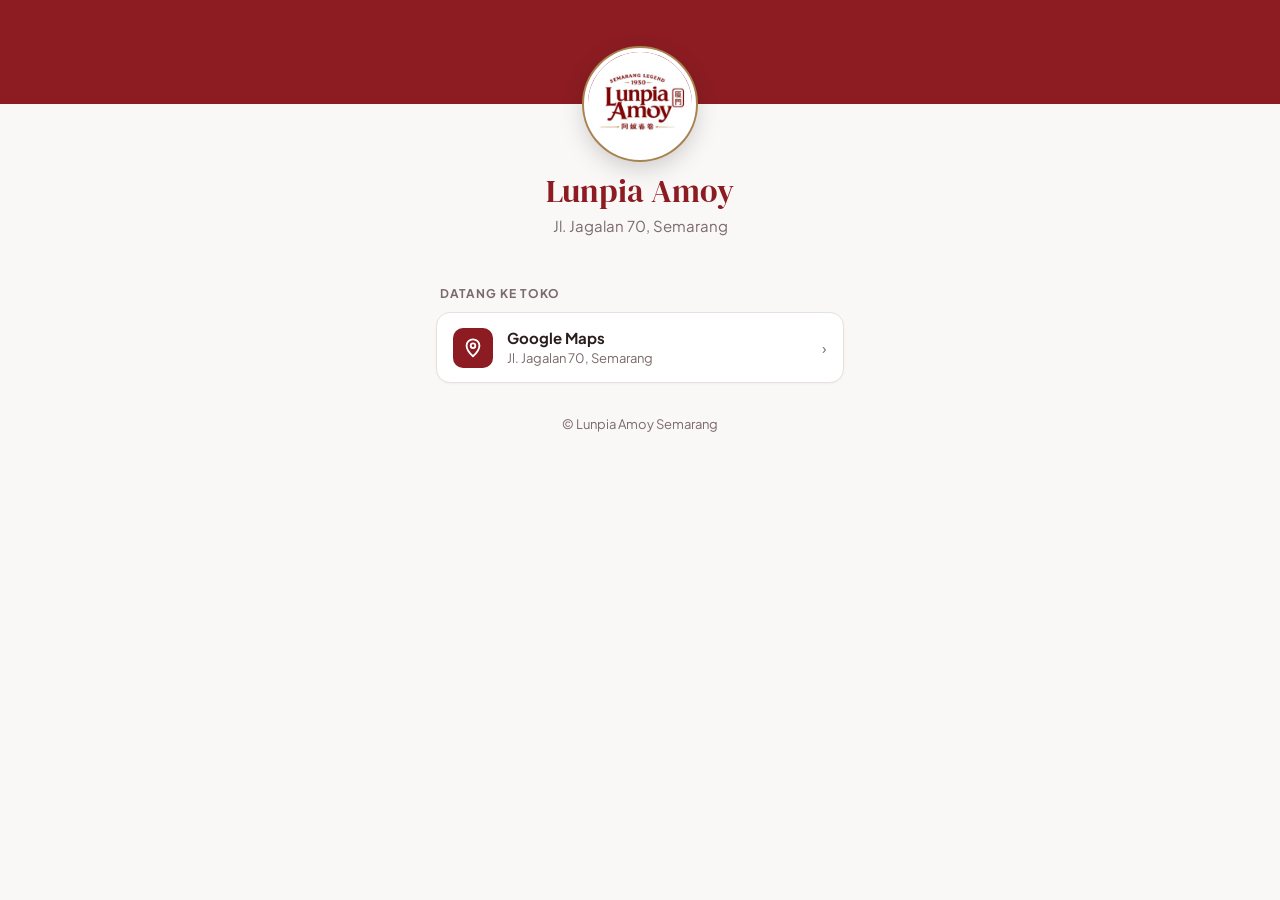
==== link/index.html @ 868dd189 "Halaman link untuk bio Instagram (link/) Co-Authored-By: Claude Opus 5.5 <noreply@anthropic.com> Cla" ====
<!doctype html>
<html lang="id">
<head>
<meta charset="utf-8">
<meta name="viewport" content="width=device-width, initial-scale=1">
<title>Lunpia Amoy · Semarang</title>
<meta name="description" content="Lunpia Amoy, Jl. Jagalan 70, Semarang. Pesan lewat GoFood, GrabFood, ShopeeFood, atau WhatsApp.">
<meta property="og:title" content="Lunpia Amoy · Semarang">
<meta property="og:description" content="Pesan lunpia lewat GoFood, GrabFood, ShopeeFood, atau WhatsApp.">
<meta property="og:image" content="../logo.jpg">
<link rel="icon" href="../logo.jpg">
<link rel="apple-touch-icon" href="../logo.jpg">
<meta name="theme-color" content="#8c1c22">
<link rel="preconnect" href="https://fonts.googleapis.com">
<link rel="preconnect" href="https://fonts.gstatic.com" crossorigin>
<link rel="stylesheet" href="https://fonts.googleapis.com/css2?family=DM+Serif+Display&family=Plus+Jakarta+Sans:wght@400;600;700&display=swap">
<style>
  /* Warna sama dengan kasir: merah marun + emas dari logo. */
  :root {
    --amoy: #8c1c22; --amoy-deep: #6d1419; --gold: #a9834f;
    --ink: #2b1d1e; --muted: #7a6a6b; --line: #e9dfdf;
    --surface: #fff; --ground: #faf7f7;
  }
  * { box-sizing: border-box; }
  html, body { margin: 0; }
  body {
    min-height: 100vh; min-height: 100dvh;
    font: 15px/1.45 "Plus Jakarta Sans", system-ui, -apple-system, "Segoe UI", sans-serif;
    color: var(--ink);
    background: linear-gradient(180deg, var(--amoy) 0 104px, var(--ground) 104px);
    -webkit-font-smoothing: antialiased;
  }
  main { max-width: 440px; margin: 0 auto; padding: 48px 16px 32px; }
  header { text-align: center; margin-bottom: 24px; }
  header img {
    width: 112px; height: 112px; border-radius: 50%; display: block; margin: 0 auto 14px;
    border: 4px solid var(--surface); box-shadow: 0 0 0 2px var(--gold), 0 8px 24px rgb(0 0 0 / .18);
    background: var(--surface);
  }
  h1 { font: 400 32px/1.1 "DM Serif Display", Georgia, serif; margin: 0 0 6px; color: var(--amoy); }
  header p { margin: 0; color: var(--muted); }
  ul { list-style: none; margin: 0; padding: 0; display: grid; gap: 12px; }
  a.link {
    display: flex; align-items: center; gap: 14px;
    padding: 14px 16px; min-height: 60px;
    background: var(--surface); color: var(--ink); text-decoration: none;
    border: 1px solid var(--line); border-radius: 14px;
    box-shadow: 0 1px 2px rgb(0 0 0 / .04);
    transition: transform .12s, border-color .12s, box-shadow .12s;
  }
  a.link:hover { border-color: var(--gold); box-shadow: 0 4px 14px rgb(140 28 34 / .12); transform: translateY(-1px); }
  a.link:active { transform: translateY(0); }
  a.link:focus-visible { outline: 2px solid var(--amoy); outline-offset: 2px; }
  .ico {
    flex: none; width: 40px; height: 40px; border-radius: 10px;
    display: grid; place-items: center; color: #fff;
  }
  .ico svg { width: 22px; height: 22px; }
  .txt { flex: 1; min-width: 0; }
  .txt b { display: block; font-weight: 700; }
  .txt small { display: block; color: var(--muted); font-size: 13px; }
  .arrow { flex: none; color: var(--muted); }
  .wa .ico { background: #25d366; }
  .menu .ico { background: var(--gold); }
  .gofood .ico { background: #00aa13; }
  .grab .ico { background: #00b14f; }
  .shopee .ico { background: #ee4d2d; }
  .maps .ico { background: var(--amoy); }
  .wa a.link { background: var(--amoy); border-color: var(--amoy); color: #fff; }
  .wa a.link small, .wa .arrow { color: rgb(255 255 255 / .8); }
  h2 { font-size: 12px; font-weight: 700; letter-spacing: .08em; text-transform: uppercase; color: var(--muted); margin: 24px 4px 10px; }
  footer { margin-top: 32px; text-align: center; font-size: 13px; color: var(--muted); }
</style>
</head>
<body>
<main>
  <header>
    <img src="../logo.jpg" alt="Logo Lunpia Amoy" width="112" height="112">
    <h1>Lunpia Amoy</h1>
    <p>Jl. Jagalan 70, Semarang</p>
  </header>

  <ul>
    <li class="wa" data-key="wa"><a class="link" target="_blank" rel="noopener">
      <span class="ico"><svg viewBox="0 0 24 24" fill="currentColor" aria-hidden="true"><path d="M12 2a10 10 0 0 0-8.6 15.1L2 22l5-1.3A10 10 0 1 0 12 2Zm0 18.2a8.2 8.2 0 0 1-4.2-1.2l-.3-.2-3 .8.8-2.9-.2-.3A8.2 8.2 0 1 1 12 20.2Zm4.5-6.1c-.2-.1-1.5-.7-1.7-.8-.2-.1-.4-.1-.6.1l-.8 1c-.1.2-.3.2-.5.1a6.7 6.7 0 0 1-3.3-2.9c-.3-.4.2-.4.7-1.4.1-.2 0-.3 0-.4l-.8-1.8c-.2-.5-.4-.4-.6-.4h-.5a1 1 0 0 0-.7.3 3 3 0 0 0-.9 2.2 5.2 5.2 0 0 0 1.1 2.7 11.8 11.8 0 0 0 4.5 4c1.7.7 2.4.8 3.2.6.5-.1 1.5-.6 1.7-1.2.2-.6.2-1.1.2-1.2-.1-.1-.3-.2-.5-.3Z"/></svg></span>
      <span class="txt"><b>Pesan lewat WhatsApp</b><small>Pesan antar, ambil di toko, atau frozen</small></span>
      <span class="arrow" aria-hidden="true">›</span>
    </a></li>

    <li class="menu" data-key="menu"><a class="link" target="_blank" rel="noopener">
      <span class="ico"><svg viewBox="0 0 24 24" fill="none" stroke="currentColor" stroke-width="2" stroke-linecap="round" aria-hidden="true"><path d="M5 3h11l3 3v15H5z"/><path d="M9 9h6M9 13h6M9 17h4"/></svg></span>
      <span class="txt"><b>Lihat menu &amp; harga</b><small>Lunpia basah, goreng, frozen, ngoyang</small></span>
      <span class="arrow" aria-hidden="true">›</span>
    </a></li>
  </ul>

  <h2>Pesan online</h2>
  <ul>
    <li class="gofood" data-key="gofood"><a class="link" target="_blank" rel="noopener">
      <span class="ico"><svg viewBox="0 0 24 24" fill="none" stroke="currentColor" stroke-width="2" stroke-linecap="round" stroke-linejoin="round" aria-hidden="true"><path d="M4 11h16a8 8 0 0 1-16 0Z"/><path d="M9 7c0-1 1-1 1-2M14 7c0-1 1-1 1-2"/></svg></span>
      <span class="txt"><b>GoFood</b><small>Gojek</small></span>
      <span class="arrow" aria-hidden="true">›</span>
    </a></li>
    <li class="grab" data-key="grabfood"><a class="link" target="_blank" rel="noopener">
      <span class="ico"><svg viewBox="0 0 24 24" fill="none" stroke="currentColor" stroke-width="2" stroke-linecap="round" stroke-linejoin="round" aria-hidden="true"><path d="M4 11h16a8 8 0 0 1-16 0Z"/><path d="M9 7c0-1 1-1 1-2M14 7c0-1 1-1 1-2"/></svg></span>
      <span class="txt"><b>GrabFood</b><small>Grab</small></span>
      <span class="arrow" aria-hidden="true">›</span>
    </a></li>
    <li class="shopee" data-key="shopeefood"><a class="link" target="_blank" rel="noopener">
      <span class="ico"><svg viewBox="0 0 24 24" fill="none" stroke="currentColor" stroke-width="2" stroke-linecap="round" stroke-linejoin="round" aria-hidden="true"><path d="M4 11h16a8 8 0 0 1-16 0Z"/><path d="M9 7c0-1 1-1 1-2M14 7c0-1 1-1 1-2"/></svg></span>
      <span class="txt"><b>ShopeeFood</b><small>Shopee</small></span>
      <span class="arrow" aria-hidden="true">›</span>
    </a></li>
  </ul>

  <h2>Datang ke toko</h2>
  <ul>
    <li class="maps" data-key="maps"><a class="link" target="_blank" rel="noopener">
      <span class="ico"><svg viewBox="0 0 24 24" fill="none" stroke="currentColor" stroke-width="2" stroke-linecap="round" stroke-linejoin="round" aria-hidden="true"><path d="M12 21s-7-6.2-7-11.5a7 7 0 0 1 14 0C19 14.8 12 21 12 21Z"/><circle cx="12" cy="9.5" r="2.5"/></svg></span>
      <span class="txt"><b>Google Maps</b><small>Jl. Jagalan 70, Semarang</small></span>
      <span class="arrow" aria-hidden="true">›</span>
    </a></li>
  </ul>

  <footer>© Lunpia Amoy Semarang</footer>
</main>

<script>
  // ===== ISI LINK DI SINI =====
  // Link yang dikosongkan ('') otomatis disembunyikan dari halaman.
  const WA_NUMBER = '';  // nomor WA toko, format 62…, contoh '6281234567890'
  const WA_TEXT = 'Halo Lunpia Amoy, saya mau pesan:';
  const LINKS = {
    wa: WA_NUMBER ? `https://wa.me/${WA_NUMBER}?text=${encodeURIComponent(WA_TEXT)}` : '',
    menu: '',        // link menu: foto/PDF menu, Google Drive, dll. (bisa juga file di folder ini, mis. 'menu.jpg')
    gofood: '',      // link toko di GoFood (gofood.link/…)
    grabfood: '',    // link toko di GrabFood (r.grab.com/…)
    shopeefood: '',  // link toko di ShopeeFood (shopee.co.id/universal-link/now-food/…)
    maps: 'https://www.google.com/maps/search/?api=1&query=' + encodeURIComponent('Lunpia Amoy, Jl. Jagalan 70, Semarang'),
  };
  // ============================

  document.querySelectorAll('[data-key]').forEach(li => {
    const url = LINKS[li.dataset.key];
    if (url) li.querySelector('a').href = url;
    else li.remove();
  });
  // Judul bagian yang semua link-nya kosong ikut disembunyikan.
  document.querySelectorAll('h2').forEach(h => {
    const list = h.nextElementSibling;
    if (list && !list.children.length) { h.remove(); list.remove(); }
  });
</script>
</body>
</html>
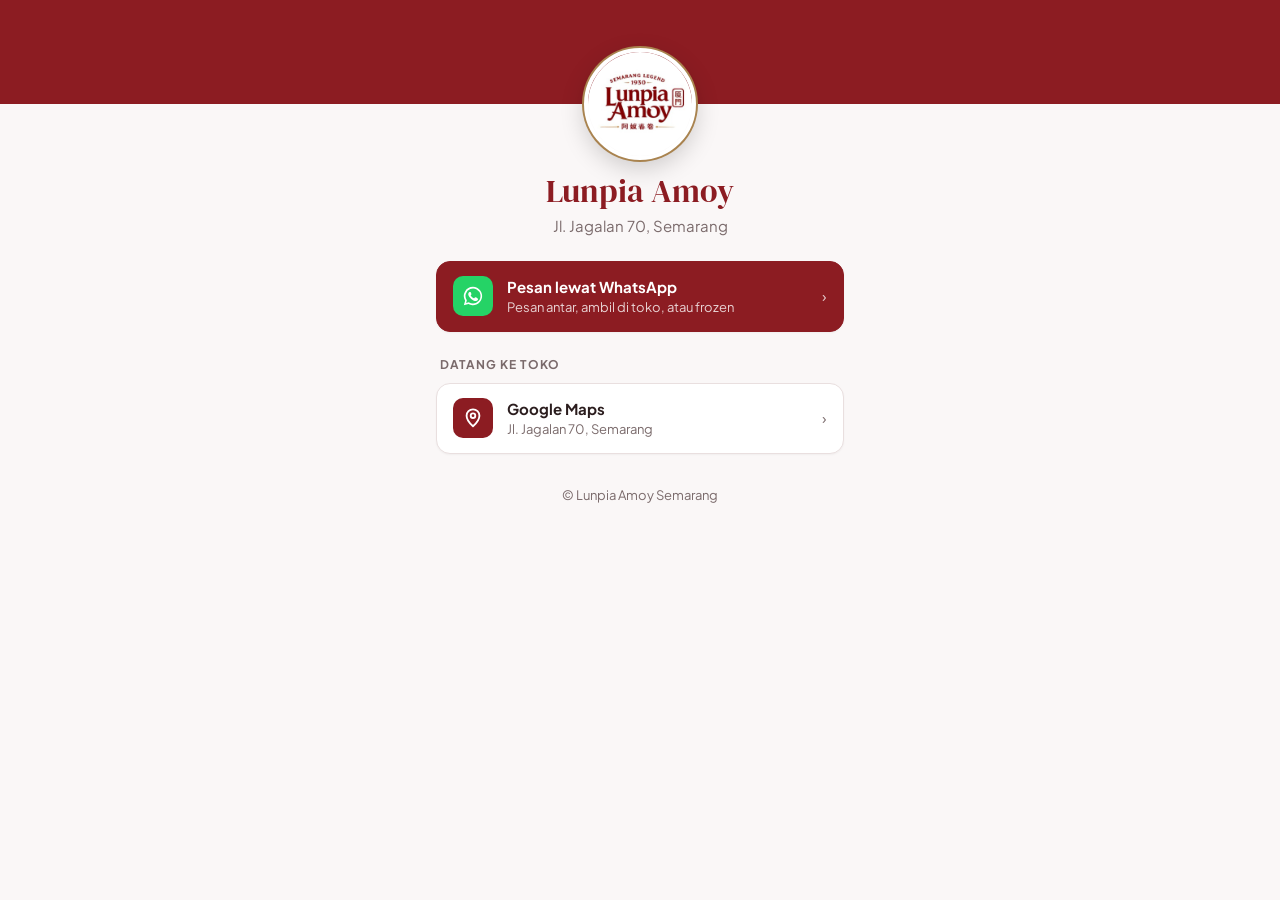
==== commit 458f9e3d: "Isi link WhatsApp dan Google Maps Co-Authored-By: Claude Opus 5.5 <noreply@anthropic.com> Claude-Ses" ====
--- a/link/index.html
+++ b/link/index.html
@@ -128,7 +128,7 @@
 <script>
   // ===== ISI LINK DI SINI =====
   // Link yang dikosongkan ('') otomatis disembunyikan dari halaman.
-  const WA_NUMBER = '';  // nomor WA toko, format 62…, contoh '6281234567890'
+  const WA_NUMBER = '6285640007170';  // nomor WA toko, format 62…, contoh '6281234567890'
   const WA_TEXT = 'Halo Lunpia Amoy, saya mau pesan:';
   const LINKS = {
     wa: WA_NUMBER ? `https://wa.me/${WA_NUMBER}?text=${encodeURIComponent(WA_TEXT)}` : '',
@@ -136,7 +136,7 @@
     gofood: '',      // link toko di GoFood (gofood.link/…)
     grabfood: '',    // link toko di GrabFood (r.grab.com/…)
     shopeefood: '',  // link toko di ShopeeFood (shopee.co.id/universal-link/now-food/…)
-    maps: 'https://www.google.com/maps/search/?api=1&query=' + encodeURIComponent('Lunpia Amoy, Jl. Jagalan 70, Semarang'),
+    maps: 'https://maps.app.goo.gl/pYeT4UWmRgu6Rpc38',
   };
   // ============================
 
